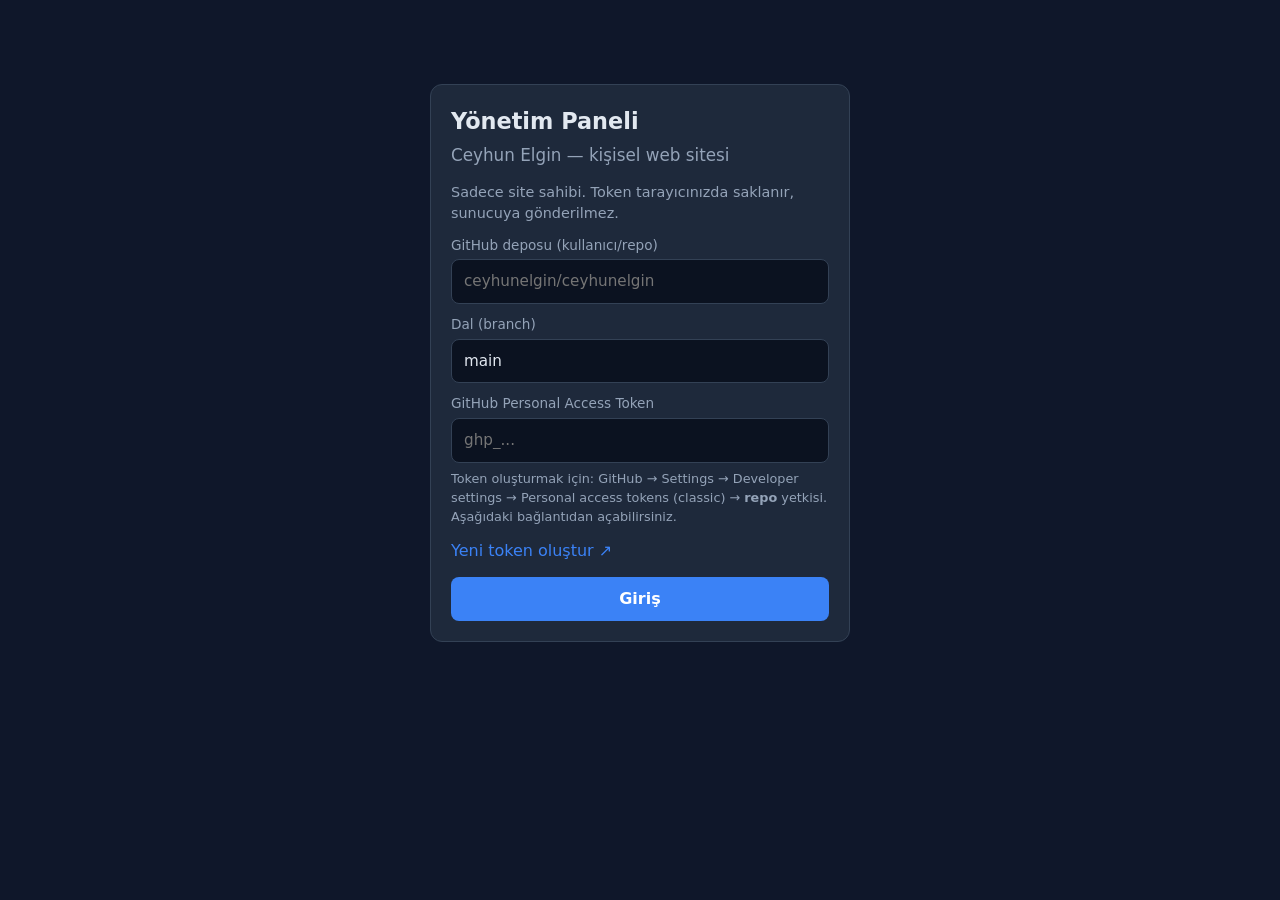
==== admin/index.html @ 80b71758 "admin/admin.html -> admin/index.html (GitHub Pages /admin/ otomatik server) GitHub Pages '/admin/' y" ====
<!DOCTYPE html>
<html lang="tr">
<head>
<meta charset="utf-8">
<meta name="viewport" content="width=device-width, initial-scale=1">
<meta name="robots" content="noindex,nofollow">
<title>Yönetim Paneli — Ceyhun Elgin</title>
<style>
  :root{
    --bg:#0f172a; --card:#1e293b; --card2:#334155; --text:#e2e8f0;
    --muted:#94a3b8; --accent:#3b82f6; --accent2:#2563eb; --ok:#22c55e; --err:#ef4444; --warn:#f59e0b;
    --radius:12px;
  }
  *{box-sizing:border-box}
  body{margin:0;font-family:system-ui,-apple-system,Segoe UI,Roboto,sans-serif;background:var(--bg);color:var(--text);line-height:1.5}
  .wrap{max-width:1000px;margin:0 auto;padding:24px 16px 80px}
  h1{font-size:1.4rem;margin:0 0 4px}
  h2{font-size:1.05rem;margin:0 0 12px;color:var(--muted);font-weight:500}
  .muted{color:var(--muted);font-size:.9rem}
  .card{background:var(--card);border:1px solid var(--card2);border-radius:var(--radius);padding:20px;margin-bottom:16px}
  input,select,textarea{width:100%;background:#0b1220;color:var(--text);border:1px solid var(--card2);border-radius:8px;padding:10px 12px;font:inherit;font-size:.95rem}
  textarea{min-height:90px;resize:vertical}
  label{display:block;font-size:.85rem;color:var(--muted);margin:10px 0 4px}
  button{cursor:pointer;border:0;border-radius:8px;padding:10px 16px;font:inherit;font-weight:600;background:var(--accent);color:#fff}
  button:hover{background:var(--accent2)}
  button.sec{background:var(--card2);color:var(--text)}
  button.sec:hover{background:#475569}
  button.danger{background:var(--err)}
  button.danger:hover{background:#dc2626}
  .row{display:flex;gap:10px;flex-wrap:wrap}
  .row>*{flex:1;min-width:120px}
  .tabs{display:flex;gap:6px;flex-wrap:wrap;margin-bottom:16px}
  .tabs button{background:var(--card);color:var(--muted);border:1px solid var(--card2)}
  .tabs button.on{background:var(--accent);color:#fff;border-color:var(--accent)}
  .toast{position:fixed;bottom:20px;left:50%;transform:translateX(-50%);padding:12px 20px;border-radius:8px;background:var(--card);border:1px solid var(--card2);box-shadow:0 8px 24px rgba(0,0,0,.4);font-weight:600;z-index:50;display:none;max-width:90vw}
  .toast.show{display:block}
  .toast.ok{border-color:var(--ok);color:var(--ok)}
  .toast.err{border-color:var(--err);color:var(--err)}
  .hidden{display:none}
  .login{max-width:420px;margin:60px auto}
  .login .hint{font-size:.8rem;color:var(--muted);margin-top:6px}
  .save-bar{display:flex;gap:10px;align-items:center;margin-top:14px;flex-wrap:wrap}
  .stat{font-size:.8rem;color:var(--muted)}
  details{margin-top:10px;border:1px solid var(--card2);border-radius:8px;padding:10px 12px}
  summary{cursor:pointer;color:var(--muted);font-size:.85rem}
  .linkout{color:var(--accent);text-decoration:none}
  code{background:#0b1220;padding:2px 6px;border-radius:4px;font-size:.85em}
  .pill{display:inline-block;background:var(--card2);color:var(--muted);border-radius:999px;padding:2px 10px;font-size:.75rem;margin-left:8px}
</style>
</head>
<body>
<div class="wrap">

  <!-- Giris -->
  <div id="login" class="login">
    <div class="card">
      <h1>Yönetim Paneli</h1>
      <h2>Ceyhun Elgin — kişisel web sitesi</h2>
      <p style="margin:14px 0 4px;color:var(--muted);font-size:.9rem">Sadece site sahibi. Token tarayıcınızda saklanır, sunucuya gönderilmez.</p>
      <label for="i-repo">GitHub deposu (kullanıcı/repo)</label>
      <input id="i-repo" placeholder="ceyhunelgin/ceyhunelgin">
      <label for="i-branch">Dal (branch)</label>
      <input id="i-branch" value="main">
      <label for="i-token">GitHub Personal Access Token</label>
      <input id="i-token" type="password" placeholder="ghp_...">
      <p class="hint">Token oluşturmak için: GitHub → Settings → Developer settings → Personal access tokens (classic) → <b>repo</b> yetkisi. Aşağıdaki bağlantıdan açabilirsiniz.</p>
      <a class="linkout" href="https://github.com/settings/tokens/new?scopes=repo&description=ceyhunelgin-panel" target="_blank" rel="noopener">Yeni token oluştur ↗</a>
      <div style="height:14px"></div>
      <button id="btn-login" style="width:100%">Giriş</button>
      <p id="login-err" class="hidden" style="color:var(--err);font-size:.85rem;margin-top:10px"></p>
    </div>
  </div>

  <!-- Panel -->
  <div id="panel" class="hidden">
    <div class="row" style="align-items:center;margin-bottom:16px">
      <div style="flex:1 1 auto">
        <h1 style="margin:0">Yönetim Paneli</h1>
        <p class="muted" style="margin:2px 0 0"><span id="p-repo"></span> · <span id="p-branch"></span> · <span class="pill" id="p-name"></span></p>
      </div>
      <button class="sec" id="btn-logout">Çıkış</button>
    </div>

    <div class="tabs" id="tabs">
      <button data-tab="pubs">Yayınlar</button>
      <button data-tab="books">Kitaplar</button>
      <button data-tab="projects">Projeler</button>
      <button data-tab="teaching">Dersler</button>
      <button data-tab="contact">İletişim</button>
    </div>

    <div id="tab-pubs" class="tab hidden"></div>
    <div id="tab-books" class="tab hidden"></div>
    <div id="tab-projects" class="tab hidden"></div>
    <div id="tab-teaching" class="tab hidden"></div>
    <div id="tab-contact" class="tab hidden"></div>
  </div>

  <div id="toast" class="toast"></div>
</div>
<script src="admin.js"></script>
</body>
</html>
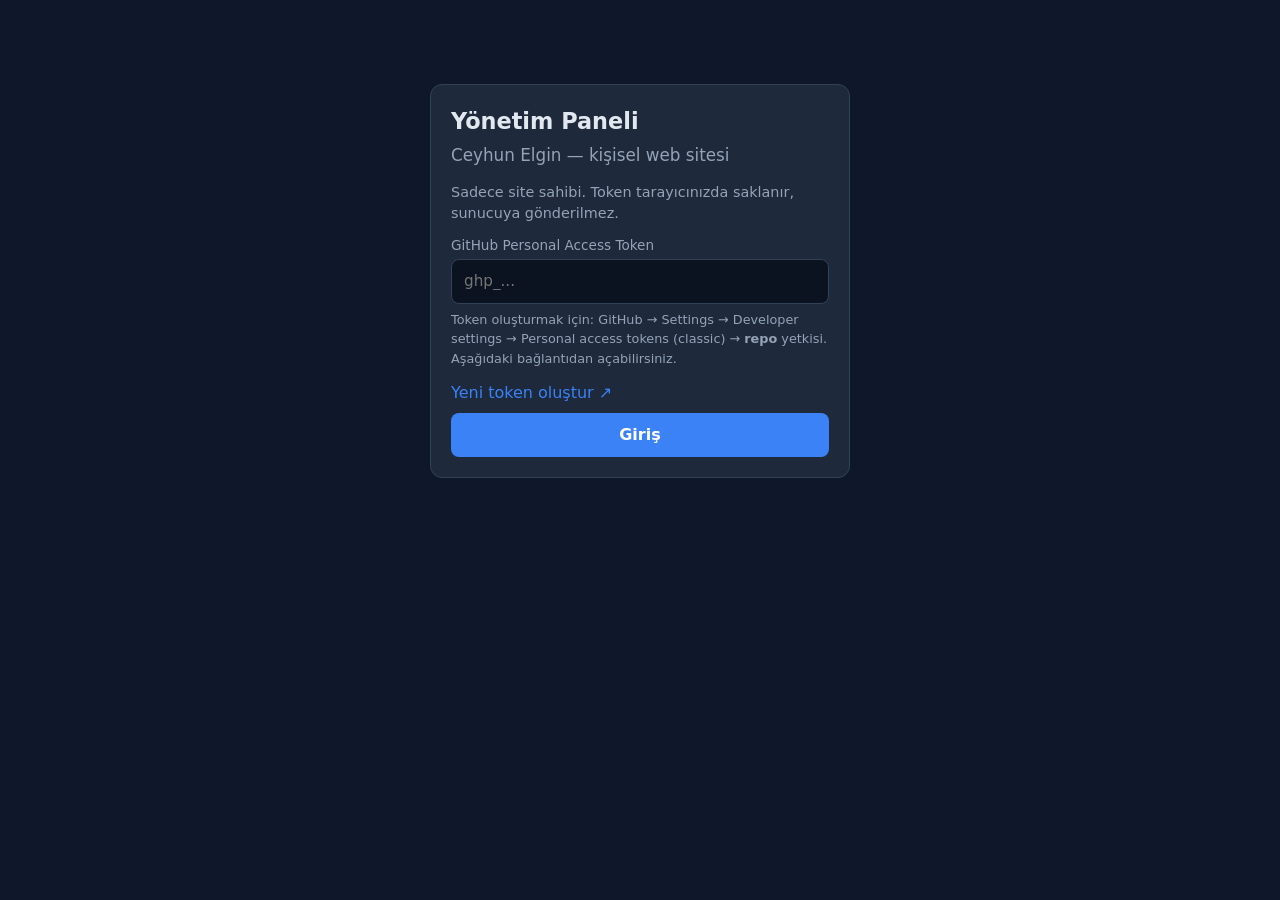
==== commit 58279de9: "Panel giris: yalnizca token (repo+dal URL'den auto-detect) Hoca sadece token yazar; depo+dal panelin" ====
--- a/admin/index.html
+++ b/admin/index.html
@@ -57,15 +57,10 @@
       <h1>Yönetim Paneli</h1>
       <h2>Ceyhun Elgin — kişisel web sitesi</h2>
       <p style="margin:14px 0 4px;color:var(--muted);font-size:.9rem">Sadece site sahibi. Token tarayıcınızda saklanır, sunucuya gönderilmez.</p>
-      <label for="i-repo">GitHub deposu (kullanıcı/repo)</label>
-      <input id="i-repo" placeholder="ceyhunelgin/ceyhunelgin">
-      <label for="i-branch">Dal (branch)</label>
-      <input id="i-branch" value="main">
       <label for="i-token">GitHub Personal Access Token</label>
       <input id="i-token" type="password" placeholder="ghp_...">
       <p class="hint">Token oluşturmak için: GitHub → Settings → Developer settings → Personal access tokens (classic) → <b>repo</b> yetkisi. Aşağıdaki bağlantıdan açabilirsiniz.</p>
-      <a class="linkout" href="https://github.com/settings/tokens/new?scopes=repo&description=ceyhunelgin-panel" target="_blank" rel="noopener">Yeni token oluştur ↗</a>
-      <div style="height:14px"></div>
+      <a class="linkout" href="https://github.com/settings/tokens/new?scopes=repo&description=ceyhunelgin-panel" target="_blank" rel="noopener" style="display:block;margin:8px 0">Yeni token oluştur ↗</a>
       <button id="btn-login" style="width:100%">Giriş</button>
       <p id="login-err" class="hidden" style="color:var(--err);font-size:.85rem;margin-top:10px"></p>
     </div>
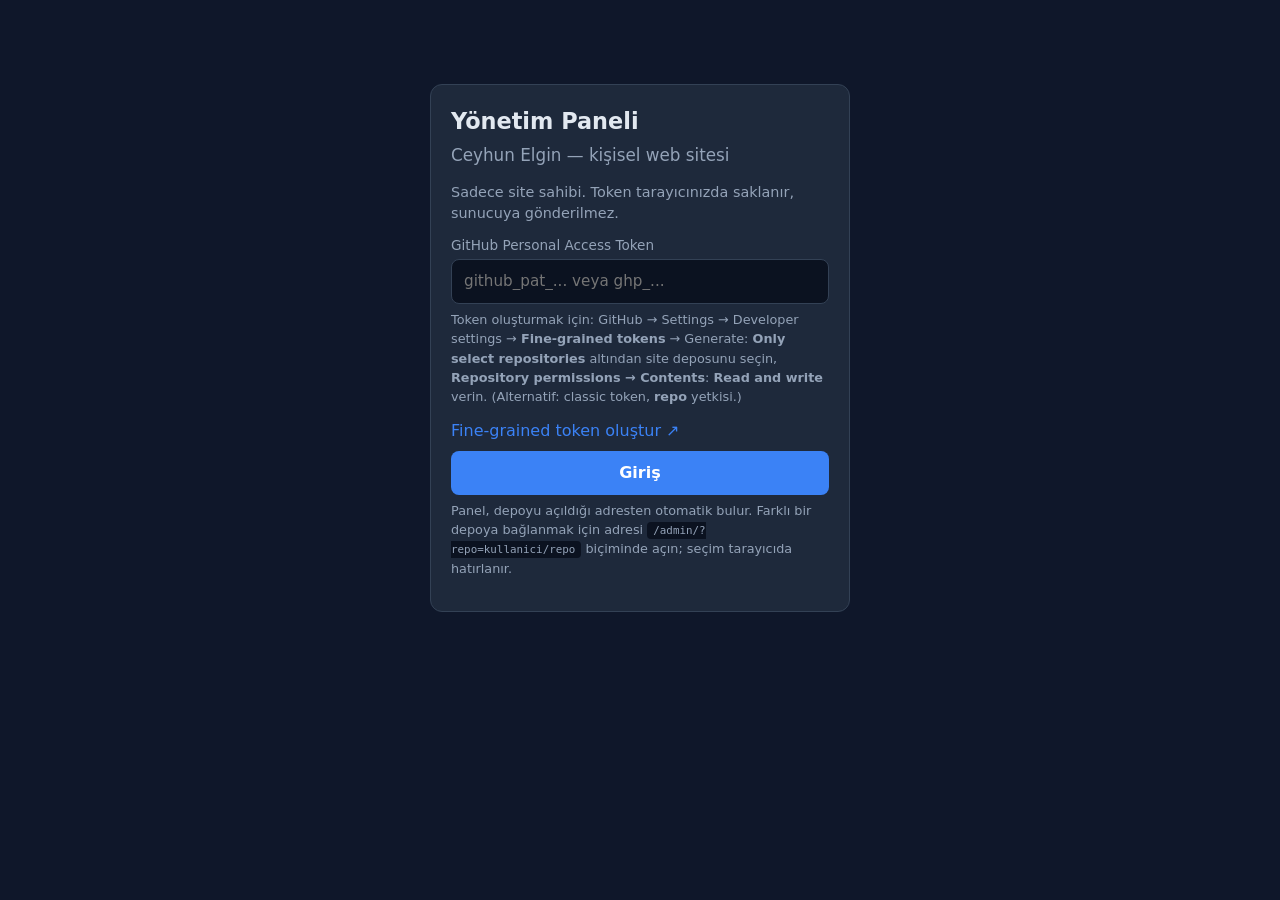
==== commit 60878df2: "Audit duzeltmeleri: istatistik yaris durumu + repo devir override + token/FOUC/HTTPS/SEO - main.js: " ====
--- a/admin/index.html
+++ b/admin/index.html
@@ -58,10 +58,11 @@
       <h2>Ceyhun Elgin — kişisel web sitesi</h2>
       <p style="margin:14px 0 4px;color:var(--muted);font-size:.9rem">Sadece site sahibi. Token tarayıcınızda saklanır, sunucuya gönderilmez.</p>
       <label for="i-token">GitHub Personal Access Token</label>
-      <input id="i-token" type="password" placeholder="ghp_...">
-      <p class="hint">Token oluşturmak için: GitHub → Settings → Developer settings → Personal access tokens (classic) → <b>repo</b> yetkisi. Aşağıdaki bağlantıdan açabilirsiniz.</p>
-      <a class="linkout" href="https://github.com/settings/tokens/new?scopes=repo&description=ceyhunelgin-panel" target="_blank" rel="noopener" style="display:block;margin:8px 0">Yeni token oluştur ↗</a>
+      <input id="i-token" type="password" placeholder="github_pat_... veya ghp_...">
+      <p class="hint">Token oluşturmak için: GitHub → Settings → Developer settings → <b>Fine-grained tokens</b> → Generate: <b>Only select repositories</b> altından site deposunu seçin, <b>Repository permissions → Contents</b>: <b>Read and write</b> verin. (Alternatif: classic token, <b>repo</b> yetkisi.)</p>
+      <a class="linkout" href="https://github.com/settings/personal-access-tokens/new" target="_blank" rel="noopener" style="display:block;margin:8px 0">Fine-grained token oluştur ↗</a>
       <button id="btn-login" style="width:100%">Giriş</button>
+      <p class="hint">Panel, depoyu açıldığı adresten otomatik bulur. Farklı bir depoya bağlanmak için adresi <code>/admin/?repo=kullanici/repo</code> biçiminde açın; seçim tarayıcıda hatırlanır.</p>
       <p id="login-err" class="hidden" style="color:var(--err);font-size:.85rem;margin-top:10px"></p>
     </div>
   </div>
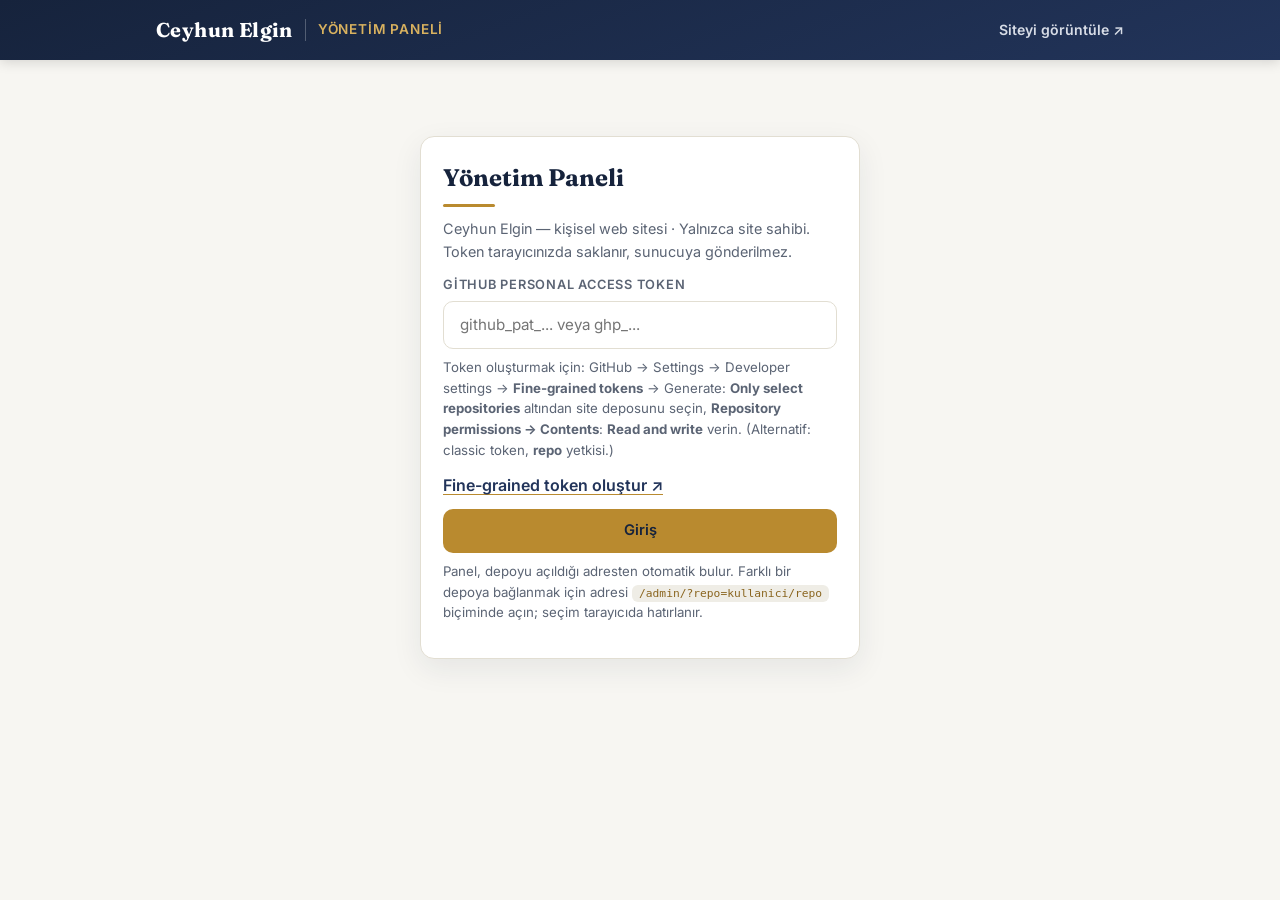
==== commit e246baec: "Admin paneli ana site tasarim diliyle yeniden: lacivert-altin palet + Fraunces/Inter - style.css ile" ====
--- a/admin/index.html
+++ b/admin/index.html
@@ -5,76 +5,317 @@
 <meta name="viewport" content="width=device-width, initial-scale=1">
 <meta name="robots" content="noindex,nofollow">
 <title>Yönetim Paneli — Ceyhun Elgin</title>
+<link rel="icon" type="image/svg+xml" href="../assets/favicon.svg">
+<link rel="preconnect" href="https://fonts.googleapis.com">
+<link rel="preconnect" href="https://fonts.gstatic.com" crossorigin>
+<link href="https://fonts.googleapis.com/css2?family=Fraunces:opsz,wght@9..144,600;9..144,700&amp;family=Inter:wght@400;500;600;700&amp;display=swap" rel="stylesheet">
+<script>
+  // Ana siteyle ayni tema: localStorage'daki 'theme' tercihi uygulanir,
+  // yoksa sistem tercihi. Boyama oncesi calisir (flas olmaz).
+  (function () {
+    try {
+      var t = localStorage.getItem('theme');
+      if (t !== 'dark' && t !== 'light') {
+        t = matchMedia('(prefers-color-scheme: dark)').matches ? 'dark' : 'light';
+      }
+      document.documentElement.dataset.theme = t;
+    } catch (e) { /* private mode */ }
+  })();
+</script>
 <style>
-  :root{
-    --bg:#0f172a; --card:#1e293b; --card2:#334155; --text:#e2e8f0;
-    --muted:#94a3b8; --accent:#3b82f6; --accent2:#2563eb; --ok:#22c55e; --err:#ef4444; --warn:#f59e0b;
-    --radius:12px;
-  }
-  *{box-sizing:border-box}
-  body{margin:0;font-family:system-ui,-apple-system,Segoe UI,Roboto,sans-serif;background:var(--bg);color:var(--text);line-height:1.5}
-  .wrap{max-width:1000px;margin:0 auto;padding:24px 16px 80px}
-  h1{font-size:1.4rem;margin:0 0 4px}
-  h2{font-size:1.05rem;margin:0 0 12px;color:var(--muted);font-weight:500}
-  .muted{color:var(--muted);font-size:.9rem}
-  .card{background:var(--card);border:1px solid var(--card2);border-radius:var(--radius);padding:20px;margin-bottom:16px}
-  input,select,textarea{width:100%;background:#0b1220;color:var(--text);border:1px solid var(--card2);border-radius:8px;padding:10px 12px;font:inherit;font-size:.95rem}
-  textarea{min-height:90px;resize:vertical}
-  label{display:block;font-size:.85rem;color:var(--muted);margin:10px 0 4px}
-  button{cursor:pointer;border:0;border-radius:8px;padding:10px 16px;font:inherit;font-weight:600;background:var(--accent);color:#fff}
-  button:hover{background:var(--accent2)}
-  button.sec{background:var(--card2);color:var(--text)}
-  button.sec:hover{background:#475569}
-  button.danger{background:var(--err)}
-  button.danger:hover{background:#dc2626}
-  .row{display:flex;gap:10px;flex-wrap:wrap}
-  .row>*{flex:1;min-width:120px}
-  .tabs{display:flex;gap:6px;flex-wrap:wrap;margin-bottom:16px}
-  .tabs button{background:var(--card);color:var(--muted);border:1px solid var(--card2)}
-  .tabs button.on{background:var(--accent);color:#fff;border-color:var(--accent)}
-  .toast{position:fixed;bottom:20px;left:50%;transform:translateX(-50%);padding:12px 20px;border-radius:8px;background:var(--card);border:1px solid var(--card2);box-shadow:0 8px 24px rgba(0,0,0,.4);font-weight:600;z-index:50;display:none;max-width:90vw}
-  .toast.show{display:block}
-  .toast.ok{border-color:var(--ok);color:var(--ok)}
-  .toast.err{border-color:var(--err);color:var(--err)}
-  .hidden{display:none}
-  .login{max-width:420px;margin:60px auto}
-  .login .hint{font-size:.8rem;color:var(--muted);margin-top:6px}
-  .save-bar{display:flex;gap:10px;align-items:center;margin-top:14px;flex-wrap:wrap}
-  .stat{font-size:.8rem;color:var(--muted)}
-  details{margin-top:10px;border:1px solid var(--card2);border-radius:8px;padding:10px 12px}
-  summary{cursor:pointer;color:var(--muted);font-size:.85rem}
-  .linkout{color:var(--accent);text-decoration:none}
-  code{background:#0b1220;padding:2px 6px;border-radius:4px;font-size:.85em}
-  .pill{display:inline-block;background:var(--card2);color:var(--muted);border-radius:999px;padding:2px 10px;font-size:.75rem;margin-left:8px}
+  /* Ana sitenin (css/style.css) renk/olcu sistemiyle birebir ayni palet */
+  :root {
+    --brand: #16233c;
+    --brand-light: #22345a;
+    --navy: #16233c;
+    --navy-light: #22345a;
+    --gold: #b98a2f;
+    --gold-soft: #d9b25f;
+    --gold-text: #8a651f;
+    --ink: #1d2433;
+    --muted: #5b6474;
+    --bg: #f7f6f2;
+    --bg-alt: #efede6;
+    --card: #ffffff;
+    --line: #e2ded2;
+    --hover: #faf8f2;
+    --radius: 14px;
+    --shadow: 0 10px 30px rgba(22, 35, 60, 0.08);
+    --ok: #4d7c0f;
+    --err: #b42318;
+    --input-bg: #ffffff;
+    --font-serif: "Fraunces", "Iowan Old Style", "Palatino Linotype", Palatino, Georgia, serif;
+    --font-sans: "Inter", system-ui, -apple-system, "Segoe UI", Roboto, "Helvetica Neue", Arial, sans-serif;
+  }
+  html[data-theme="dark"] {
+    --navy: #b3c2dc;
+    --navy-light: #c6d2e8;
+    --gold: #d9b25f;
+    --gold-soft: #e3c37e;
+    --gold-text: #e3c37e;
+    --ink: #e3e7ee;
+    --muted: #9aa3b5;
+    --bg: #10141c;
+    --bg-alt: #151a24;
+    --card: #1b2230;
+    --line: #2c3547;
+    --hover: #222a3a;
+    --shadow: 0 10px 30px rgba(0, 0, 0, 0.45);
+    --ok: #9ccc65;
+    --err: #f2938a;
+    --input-bg: #141a26;
+  }
+
+  * { box-sizing: border-box; }
+  body {
+    margin: 0;
+    font-family: var(--font-sans);
+    background: var(--bg);
+    color: var(--ink);
+    line-height: 1.6;
+    -webkit-font-smoothing: antialiased;
+  }
+
+  :focus-visible { outline: 3px solid var(--gold); outline-offset: 2px; border-radius: 4px; }
+
+  /* ---------- Ust cubuk (ana site header'iyla ayni dil) ---------- */
+  .topbar {
+    background: linear-gradient(160deg, var(--brand) 0%, var(--brand-light) 100%);
+    box-shadow: 0 2px 12px rgba(0, 0, 0, 0.15);
+  }
+  .topbar__inner {
+    max-width: 1000px;
+    margin: 0 auto;
+    padding: 0 16px;
+    min-height: 60px;
+    display: flex;
+    align-items: center;
+    gap: 12px;
+  }
+  .topbar__brand {
+    font-family: var(--font-serif);
+    font-size: 1.25rem;
+    font-weight: 700;
+    color: #fff;
+    text-decoration: none;
+    letter-spacing: 0.02em;
+  }
+  .topbar__brand:hover { color: var(--gold-soft); }
+  .topbar__divider { width: 1px; height: 22px; background: rgba(255, 255, 255, 0.25); }
+  .topbar__sub { color: var(--gold-soft); font-size: 0.85rem; font-weight: 600; letter-spacing: 0.06em; text-transform: uppercase; }
+  .topbar__site { margin-left: auto; }
+
+  .wrap { max-width: 1000px; margin: 0 auto; padding: 28px 16px 80px; }
+
+  /* ---------- Tipografi ---------- */
+  .card h1, .panel-title {
+    font-family: var(--font-serif);
+    font-size: 1.5rem;
+    color: var(--navy);
+    margin: 0 0 4px;
+    position: relative;
+    padding-bottom: 0.6rem;
+  }
+  .card h1::after, .panel-title::after {
+    content: "";
+    position: absolute;
+    left: 0;
+    bottom: 0;
+    width: 52px;
+    height: 3px;
+    background: var(--gold);
+    border-radius: 2px;
+  }
+  .card h2 {
+    font-family: var(--font-serif);
+    font-size: 1.1rem;
+    color: var(--navy);
+    margin: 0 0 14px;
+    position: relative;
+    padding-bottom: 0.5rem;
+  }
+  .card h2::after {
+    content: "";
+    position: absolute;
+    left: 0;
+    bottom: 0;
+    width: 40px;
+    height: 2px;
+    background: var(--gold);
+    border-radius: 2px;
+  }
+  .muted { color: var(--muted); font-size: 0.9rem; }
+
+  /* ---------- Kartlar ---------- */
+  .card {
+    background: var(--card);
+    border: 1px solid var(--line);
+    border-radius: var(--radius);
+    padding: 22px;
+    margin-bottom: 16px;
+    box-shadow: var(--shadow);
+  }
+
+  /* ---------- Form elemanlari ---------- */
+  input, select, textarea {
+    width: 100%;
+    background: var(--input-bg);
+    color: var(--ink);
+    border: 1px solid var(--line);
+    border-radius: 10px;
+    padding: 0.7rem 1rem;
+    font: inherit;
+    font-size: 0.95rem;
+    transition: border-color 0.2s, box-shadow 0.2s;
+  }
+  input:focus, select:focus, textarea:focus {
+    outline: none;
+    border-color: var(--gold);
+    box-shadow: 0 0 0 3px rgba(185, 138, 47, 0.18);
+  }
+  textarea { min-height: 90px; resize: vertical; }
+  label { display: block; font-size: 0.8rem; font-weight: 600; text-transform: uppercase; letter-spacing: 0.06em; color: var(--muted); margin: 12px 0 5px; }
+
+  /* ---------- Butonlar (ana site: birincil = altin) ---------- */
+  button {
+    cursor: pointer;
+    border: 0;
+    border-radius: 10px;
+    padding: 0.65rem 1.3rem;
+    font: inherit;
+    font-size: 0.92rem;
+    font-weight: 600;
+    background: var(--gold);
+    color: #16233c;
+    transition: background 0.2s, transform 0.15s, box-shadow 0.15s;
+  }
+  button:hover { background: var(--gold-soft); transform: translateY(-1px); box-shadow: 0 6px 16px rgba(185, 138, 47, 0.3); }
+  button.sec {
+    background: var(--card);
+    color: var(--navy-light);
+    border: 1px solid var(--line);
+  }
+  button.sec:hover { background: var(--hover); border-color: var(--gold); color: var(--gold); box-shadow: none; }
+  button.danger { background: var(--err); color: #fff; }
+  button.danger:hover { background: #921c13; box-shadow: 0 6px 16px rgba(180, 35, 24, 0.3); }
+
+  .row { display: flex; gap: 10px; flex-wrap: wrap; }
+  .row > * { flex: 1; min-width: 120px; }
+
+  /* ---------- Sekmeler ---------- */
+  .tabs { display: flex; gap: 8px; flex-wrap: wrap; margin-bottom: 16px; }
+  .tabs button {
+    background: var(--card);
+    color: var(--muted);
+    border: 1px solid var(--line);
+    border-radius: 999px;
+    padding: 0.5rem 1.1rem;
+    font-size: 0.88rem;
+  }
+  .tabs button:hover { background: var(--hover); border-color: var(--gold); color: var(--gold); box-shadow: none; transform: none; }
+  .tabs button.on { background: var(--gold); color: #16233c; border-color: var(--gold); }
+
+  /* ---------- Panel basligi ---------- */
+  .panel-head { align-items: center; margin-bottom: 18px; }
+  .panel-head > div { flex: 1 1 auto; }
+  .panel-head .muted { margin: 6px 0 0; }
+
+  /* ---------- Toast ---------- */
+  .toast {
+    position: fixed;
+    bottom: 20px;
+    left: 50%;
+    transform: translateX(-50%);
+    padding: 12px 22px;
+    border-radius: 10px;
+    background: var(--card);
+    border: 1px solid var(--line);
+    box-shadow: var(--shadow);
+    font-weight: 600;
+    z-index: 50;
+    display: none;
+    max-width: 90vw;
+  }
+  .toast.show { display: block; }
+  .toast.ok { border-color: var(--ok); color: var(--ok); }
+  .toast.err { border-color: var(--err); color: var(--err); }
+
+  .hidden { display: none; }
+
+  /* ---------- Giris ---------- */
+  .login { max-width: 440px; margin: 48px auto; }
+  .login .hint { font-size: 0.83rem; color: var(--muted); margin-top: 8px; line-height: 1.55; }
+  #login-err { color: var(--err); font-size: 0.88rem; margin-top: 10px; font-weight: 600; }
+
+  .save-bar { display: flex; gap: 10px; align-items: center; margin-top: 16px; flex-wrap: wrap; }
+  .stat { font-size: 0.8rem; color: var(--muted); }
+
+  details { margin-top: 10px; border: 1px solid var(--line); border-radius: 10px; padding: 10px 12px; }
+  summary { cursor: pointer; color: var(--muted); font-size: 0.85rem; }
+
+  .linkout { color: var(--navy-light); text-decoration-color: var(--gold); text-underline-offset: 3px; font-weight: 600; }
+  .linkout:hover { color: var(--gold); }
+  .topbar .linkout { color: #d7dce6; text-decoration: none; font-size: 0.88rem; }
+  .topbar .linkout:hover { color: var(--gold-soft); }
+
+  code { background: var(--bg-alt); color: var(--gold-text); padding: 2px 7px; border-radius: 6px; font-size: 0.85em; }
+
+  .pill {
+    display: inline-block;
+    background: rgba(185, 138, 47, 0.12);
+    color: var(--gold-text);
+    border-radius: 999px;
+    padding: 0.12rem 0.65rem;
+    font-size: 0.72rem;
+    font-weight: 700;
+    letter-spacing: 0.04em;
+    margin-left: 8px;
+    vertical-align: 1px;
+  }
+
+  @media (max-width: 560px) {
+    .topbar__sub { display: none; }
+    .login { margin: 28px auto; }
+    .card { padding: 18px; }
+  }
 </style>
 </head>
 <body>
+
+<header class="topbar">
+  <div class="topbar__inner">
+    <a class="topbar__brand" href="../">Ceyhun&nbsp;Elgin</a>
+    <span class="topbar__divider"></span>
+    <span class="topbar__sub">Yönetim Paneli</span>
+    <a class="topbar__site linkout" href="../">Siteyi görüntüle ↗</a>
+  </div>
+</header>
+
 <div class="wrap">
 
   <!-- Giris -->
   <div id="login" class="login">
     <div class="card">
       <h1>Yönetim Paneli</h1>
-      <h2>Ceyhun Elgin — kişisel web sitesi</h2>
-      <p style="margin:14px 0 4px;color:var(--muted);font-size:.9rem">Sadece site sahibi. Token tarayıcınızda saklanır, sunucuya gönderilmez.</p>
+      <p class="muted" style="margin:10px 0 2px">Ceyhun Elgin — kişisel web sitesi · Yalnızca site sahibi. Token tarayıcınızda saklanır, sunucuya gönderilmez.</p>
       <label for="i-token">GitHub Personal Access Token</label>
       <input id="i-token" type="password" placeholder="github_pat_... veya ghp_...">
       <p class="hint">Token oluşturmak için: GitHub → Settings → Developer settings → <b>Fine-grained tokens</b> → Generate: <b>Only select repositories</b> altından site deposunu seçin, <b>Repository permissions → Contents</b>: <b>Read and write</b> verin. (Alternatif: classic token, <b>repo</b> yetkisi.)</p>
-      <a class="linkout" href="https://github.com/settings/personal-access-tokens/new" target="_blank" rel="noopener" style="display:block;margin:8px 0">Fine-grained token oluştur ↗</a>
+      <a class="linkout" href="https://github.com/settings/personal-access-tokens/new" target="_blank" rel="noopener" style="display:block;margin:10px 0">Fine-grained token oluştur ↗</a>
       <button id="btn-login" style="width:100%">Giriş</button>
+      <p id="login-err" class="hidden"></p>
       <p class="hint">Panel, depoyu açıldığı adresten otomatik bulur. Farklı bir depoya bağlanmak için adresi <code>/admin/?repo=kullanici/repo</code> biçiminde açın; seçim tarayıcıda hatırlanır.</p>
-      <p id="login-err" class="hidden" style="color:var(--err);font-size:.85rem;margin-top:10px"></p>
     </div>
   </div>
 
   <!-- Panel -->
   <div id="panel" class="hidden">
-    <div class="row" style="align-items:center;margin-bottom:16px">
-      <div style="flex:1 1 auto">
-        <h1 style="margin:0">Yönetim Paneli</h1>
-        <p class="muted" style="margin:2px 0 0"><span id="p-repo"></span> · <span id="p-branch"></span> · <span class="pill" id="p-name"></span></p>
+    <div class="row panel-head">
+      <div>
+        <h1 class="panel-title" style="margin:0">Yönetim Paneli</h1>
+        <p class="muted"><span id="p-repo"></span> · <span id="p-branch"></span> <span class="pill" id="p-name"></span></p>
       </div>
-      <button class="sec" id="btn-logout">Çıkış</button>
+      <button class="sec" id="btn-logout" style="flex:0 0 auto">Çıkış</button>
     </div>
 
     <div class="tabs" id="tabs">
